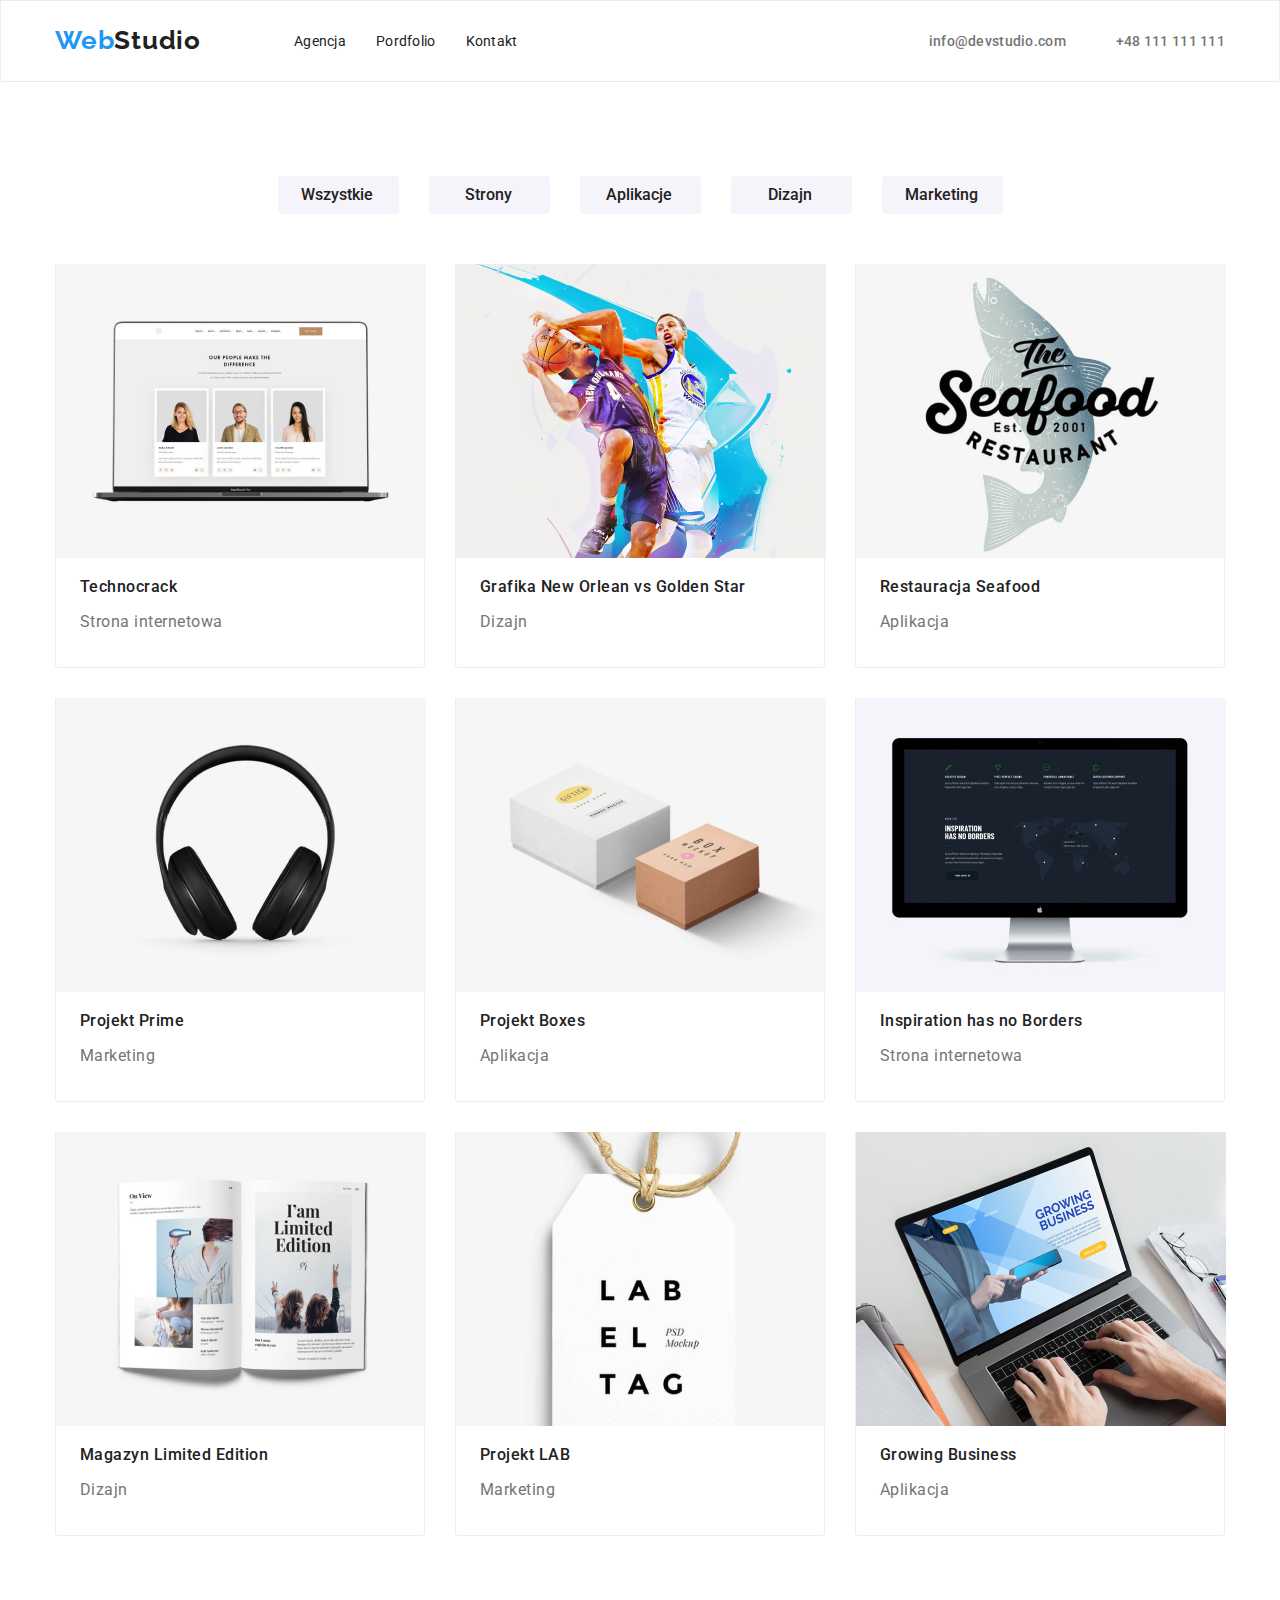
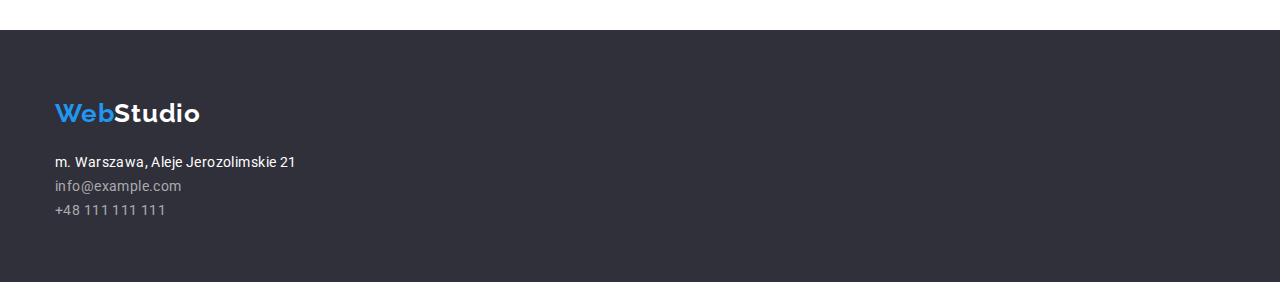
==== portfolio.html @ adfead34 "Kopiowanie plików z zadania nr 3" ====
<!DOCTYPE html>
<html lang="pl">
  <head>
    <meta charset="UTF-8" />
    <meta http-equiv="X-UA-Compatible" content="IE=edge" />
    <meta name="viewport" content="width=device-width, initial-scale=1.0" />
    <title>Portfolio</title>
    <!--Google font-->
    <link rel="preconnect" href="https://fonts.googleapis.com" />
    <link rel="preconnect" href="https://fonts.gstatic.com" crossorigin />
    <link
      href="https://fonts.googleapis.com/css2?family=Raleway:wght@700&family=Roboto:wght@400;500;700;900&display=swap"
      rel="stylesheet"
    />
    <!--End Google font-->
    <!--Modern-normal-->
    <link rel="stylesheet" href="/css/modern-normalize.css" />

    <link rel="stylesheet" href="css/style.css" />
  </head>
  <body>
    <header>
      <!--Logo-->
      <div class="container menu-box">
        <div class="first-menu-box">
          <h2 class="logo"><span class="first-part-logo">Web</span>Studio</h2>
          <nav>
            <ul class="list">
              <li><a class="menu-nav" href="index.html">Agencja</a></li>
              <li><a class="menu-nav" href="portfolio.html">Pordfolio</a></li>
              <li><a class="menu-nav" href="/contact">Kontakt</a></li>
            </ul>
          </nav>
        </div>
        <div class="second-menu-box">
          <a class="menu-mail" href="mailto:info@devstudio.com"
            >info@devstudio.com</a
          >
          <a class="menu-phone" href="tel:+48111111111">+48 111 111 111</a>
        </div>
      </div>
    </header>
    <main>
      <section class="filter">
        <ul class="list container">
          <!--HERO-->
          <li>
            <button class="filter-bg" type="button">Wszystkie</button>
          </li>
          <li>
            <button class="filter-bg" type="button">Strony</button>
          </li>
          <li><button class="filter-bg" type="button">Aplikacje</button></li>
          <li><button class="filter-bg" type="button">Dizajn</button></li>
          <li><button class="filter-bg" type="button">Marketing</button></li>
        </ul>
      </section>
      <section class="portfolio">
        <!--Portfolio-->
        <ul class="list container portfolio-box">
          <li class="portfolio-card">
            <img
              src="images/technocrack.jpg"
              alt="Strona internetowa z twarzami ludzi"
              width="370"
              height="294"
            />
            <h3 class="portfolio-name">Technocrack</h3>
            <p class="portfolio-job">Strona internetowa</p>
          </li>
          <li class="portfolio-card">
            <img
              src="images/grafika-new-orlean-vs-golden-star.jpg"
              alt="Dwóch graczy w kosza z błękitną smugą w tle"
              width="370"
              height="294"
            />
            <h3 class="portfolio-name">Grafika New Orlean vs Golden Star</h3>
            <p class="portfolio-job">Dizajn</p>
          </li>
          <li class="portfolio-card">
            <img
              src="images/restauracja-seafood.jpg"
              alt="Logo firmy z rybą w tle"
              width="370"
              height="294"
            />
            <h3 class="portfolio-name">Restauracja Seafood</h3>
            <p class="portfolio-job">Aplikacja</p>
          </li>
          <li class="portfolio-card">
            <img
              src="images/projekt-prime.jpg"
              alt="Czarne słuchawki na białym tle"
              width="370"
              height="294"
            />
            <h3 class="portfolio-name">Projekt Prime</h3>
            <p class="portfolio-job">Marketing</p>
          </li>
          <li class="portfolio-card">
            <img
              src="images/projekt-boxes.jpg"
              alt="Dwa pudełka białe większe, brązowe mniejsze"
              width="370"
              height="294"
            />
            <h3 class="portfolio-name">Projekt Boxes</h3>
            <p class="portfolio-job">Aplikacja</p>
          </li>
          <li class="portfolio-card">
            <img
              src="images/inspiration-has-no-borders.jpg"
              alt="Strona internetowa w kolorze granatowym z mapą świata"
              width="370"
              height="294"
            />
            <h3 class="portfolio-name">Inspiration has no Borders</h3>
            <p class="portfolio-job">Strona internetowa</p>
          </li>
          <li class="portfolio-card">
            <img
              src="images/magazyn-limited-edition.jpg"
              alt="Magazyn z kolorowymi zdjęciami kobiety z suszarka, torebką i dwie kobiety z ręką w góże ze znakim solidarności"
              width="370"
              height="294"
            />
            <h3 class="portfolio-name">Magazyn Limited Edition</h3>
            <p class="portfolio-job">Dizajn</p>
          </li>
          <li class="portfolio-card">
            <img
              src="images/projekt-lab.jpg"
              alt="Zawiszka na sznurku"
              width="370"
              height="294"
            />
            <h3 class="portfolio-name">Projekt LAB</h3>
            <p class="portfolio-job">Marketing</p>
          </li>
          <li class="portfolio-card">
            <img
              src="images/growing-business.jpg"
              alt="Lapropo z otwarą stroną biznesową internetową"
              width="370"
              height="294"
            />
            <h3 class="portfolio-name">Growing Business</h3>
            <p class="portfolio-job">Aplikacja</p>
          </li>
        </ul>
      </section>
    </main>
    <footer>
      <div class="contact">
        <div class="container">
          <div class="contact-box">
            <h2 class="logo">
              <span class="first-part-logo">Web</span
              ><spon class="secend-part-logo">Studio</spon>
            </h2>
          </div>
          <address>
            <ul class="contact-list">
              <li>
                <a
                  class="contact-data"
                  href="https://goo.gl/maps/quSYSpreMcUmD9Dv7"
                  target="_blank"
                  >m. Warszawa, Aleje Jerozolimskie 21
                </a>
              </li>
              <li>
                <a class="contact-mail" href="mailito:info@example.com"
                  >info@example.com</a
                >
              </li>
              <li>
                <a class="contact-phone" href="tel:+48111111111"
                  >+48 111 111 111</a
                >
              </li>
            </ul>
          </address>
        </div>
      </div>
    </footer>
  </body>
</html>
---- css/style.css ----
:root {
  --brand-color: #2196f3;
  --text-color: #212121;
  --bg-color: #2f303a;
  --p-color: #757575;
  --white-color: #ffffff;
}

body {
  font-family: "Roboto", sans-serif;
  color: var(--text-color);
  background-color: var(--white-color);
  margin: 0;
}

header {
  border: 1px solid #ececec;
}

.list {
  list-style-type: none;
  display: flex;
  margin: 0;
  padding: 0;
  gap: 30px;
}
.container {
  max-width: 1200px;
  margin: 0 auto;
  padding: 0 15px;
}

.menu-box {
  display: flex;
  align-items: center;
  flex-direction: row;
  flex-wrap: wrap;
  height: 80px;
  font-size: 14px;
  line-height: 16px;
  letter-spacing: 0.02em;
  justify-content: space-between;
}
.first-menu-box {
  display: flex;
  align-items: center;
  justify-content: space-between;
}

.second-menu-box {
  display: flex;
  justify-content: space-between;
}

.logo {
  font-family: "Raleway", sans-serif;
  font-weight: 700;
  font-size: 26px;
  line-height: 1.2;
  letter-spacing: 0.03em;
  margin-right: 93px;
}
.first-part-logo {
  color: var(--brand-color);
}
.secend-part-logo {
  color: var(--white-color);
}
.menu {
  font-weight: 500;
  font-size: 14px;
  line-height: 1.14;
  letter-spacing: 0.02em;
  background-color: var(--white-color);
}

.menu.menu-nav {
  text-transform: uppercase;
}
.menu-nav {
  text-decoration: none;
  cursor: pointer;
  color: var(--text-color);
}

.menu-nav:hover {
  color: var(--brand-color);
}
.menu-mail {
  font-weight: 500;
  text-decoration: none;
  cursor: pointer;
  color: var(--p-color);
  margin-right: 50px;
}
.menu-mail:hover {
  color: var(--brand-color);
}
.menu-phone {
  text-decoration: none;
  font-weight: 500;
  cursor: pointer;
  color: var(--p-color);
}
.menu-phone:hover {
  color: var(--brand-color);
}
.primary {
  background-color: var(--bg-color);
  text-align: center;
  padding-top: 200px;
  padding-bottom: 280px;
  border: 1px solid transparent;
}
.primary-title {
  max-width: 696px;
  font-weight: 900;
  font-size: 44px;
  line-height: 1.36;
  text-transform: uppercase;
  color: var(--white-color);
  margin: auto;
  letter-spacing: 0.06em;
  text-align: center;
}
.primary-bg {
  font-family: inherit;
  font-weight: 700;
  font-size: 16px;
  line-height: 1.88;
  letter-spacing: 0.06em;
  cursor: pointer;
  border-radius: 4px;
  border-style: none;
  background-color: #f5f4fa;
  padding: 10px 41px;
  margin-top: 30px;
}
.primary-bg:hover {
  background-color: var(--brand-color);
  color: var(--white-color);
  border-style: none;
  box-shadow: 0px 1px 3px rgba(0, 0, 0, 0.12), 0px 1px 1px rgba(0, 0, 0, 0.14),
    0px 2px 1px rgba(0, 0, 0, 0.2);
}

/*tekst*/
.feature-box {
  display: flex;
  gap: 30px;
  padding-top: 94px;
  padding-bottom: 94px;
}

.feature-title {
  font-weight: 700;
  font-size: 14px;
  line-height: 1.14;
  letter-spacing: 0.03em;
  text-transform: uppercase;
}
.feature-section {
  color: (--p-color);
  font-size: 14px;
  line-height: 1.71;
  letter-spacing: 0.03em;
}

/* oferta */
.tender {
  margin-top: 94px;
  margin-bottom: 94px;
}
.tender-title {
  font-weight: 700;
  font-size: 36px;
  line-height: 1.16;
  text-align: center;
  letter-spacing: 0.03em;
}

/*zespół*/
.team {
  background-color: #f5f4fa;
  text-align: center;
  padding-bottom: 94px;
}
.team-card {
  background-color: var(--white-color);
  box-shadow: 0px 1px 3px rgba(0, 0, 0, 0.12), 0px 1px 1px rgba(0, 0, 0, 0.14),
    0px 2px 1px rgba(0, 0, 0, 0.2);
  border-radius: 0px 0px 4px 4px;
}
.team-title {
  font-weight: 700;
  font-size: 36px;
  line-height: 1.16;
  text-align: center;
  letter-spacing: 0.03em;
  padding-top: 94px;
  padding-bottom: 50px;
  margin: 0;
}
.team-name,
.portfolio-name {
  font-weight: 500;
  font-size: 16px;
  line-height: 1.18;
  letter-spacing: 0.03em;
  color: var(--text-color);
  padding-left: 24px;
}
.team-job,
.portfolio-job {
  font-size: 16px;
  line-height: 1.18;
  letter-spacing: 0.03em;
  color: var(--p-color);
  padding-left: 24px;
}

/*stopka*/

.contact {
  background-color: var(--bg-color);
  height: 252px;
}

.contact-box {
  padding-top: 4%;
}

.contact-list {
  list-style-type: none;
  padding-left: 0;
}
.contact-data {
  text-decoration: none;
  color: var(--white-color);
  font-style: normal;
  font-size: 14px;
  line-height: 1.71;
  letter-spacing: 0.03em;
  padding-top: 20px;
}
.contact-mail,
.contact-phone {
  font-style: normal;
  font-size: 14px;
  line-height: 1.71;
  letter-spacing: 0.03em;
  color: rgba(255, 255, 255, 0.6);
  text-decoration: none;
}

/*portfolio*/

.filter {
  display: flex;
  border-radius: 4px;
  text-align: center;
  letter-spacing: 0.03em;
  padding-top: 94px;
  padding-bottom: 50px;
}
.filter-bg {
  font-family: inherit;
  font-weight: 500;
  font-size: 16px;
  line-height: 1.62;
  color: var(--text-color);
  background-color: #f5f4fa;
  border-radius: 4px;
  cursor: pointer;
  border-style: none;
  width: 121px;
  height: 38px;
  padding-right: 8px;
}
.filter-bg:hover {
  background-color: var(--brand-color);
  color: var(--white-color);
  border-style: none;
  box-shadow: 0px 1px 3px rgba(0, 0, 0, 0.12), 0px 1px 1px rgba(0, 0, 0, 0.14),
    0px 2px 1px rgba(0, 0, 0, 0.2);
}

.portfolio {
  background-color: var(--white-color);
}
.portfolio-box {
  display: flex;
  flex-wrap: wrap;
  padding-bottom: 94px;
  gap: 30px;
}
.portfolio-card {
  background-color: var(--white-color);
  border-radius: 0px 0px 4px 4px;
  border-bottom: 1px solid #eeeeee;
  border-left: 1px solid #eeeeee;
  border-right: 1px solid #eeeeee;
  width: 370px;
  height: 404px;
}
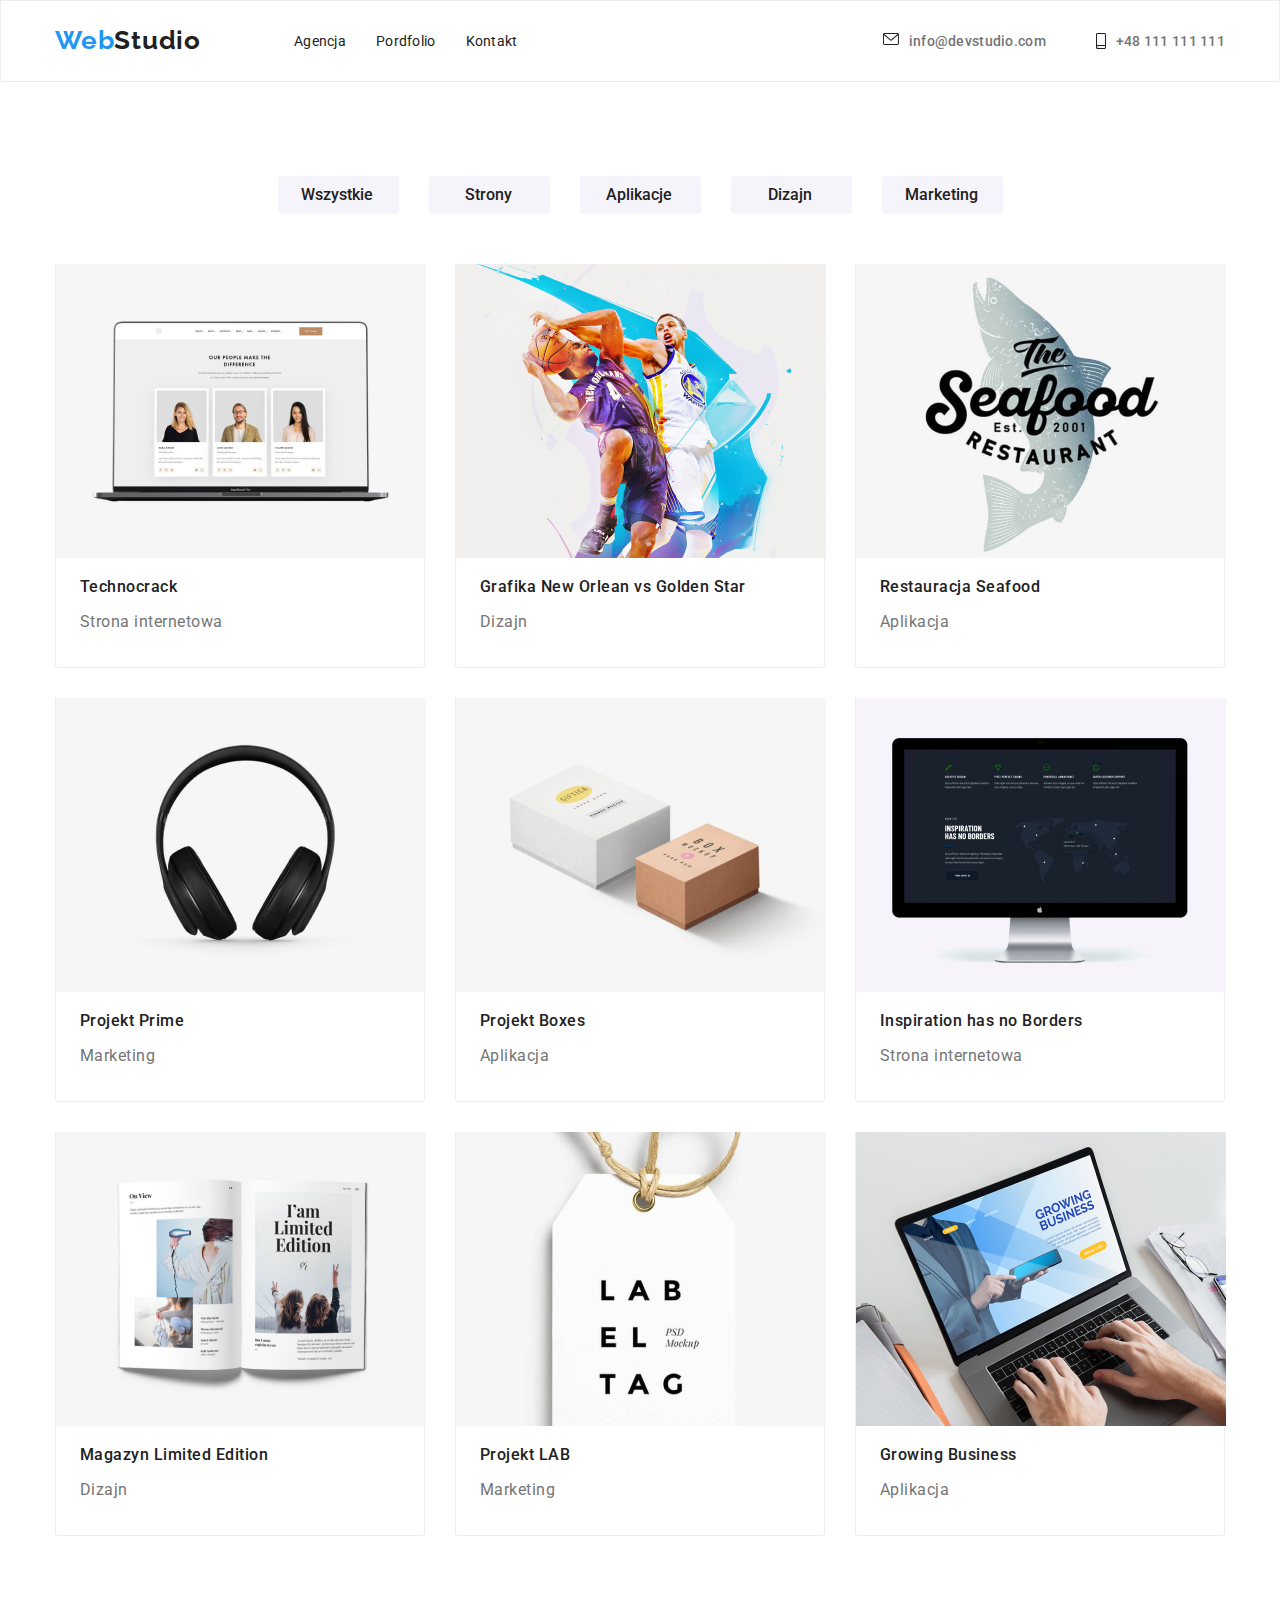
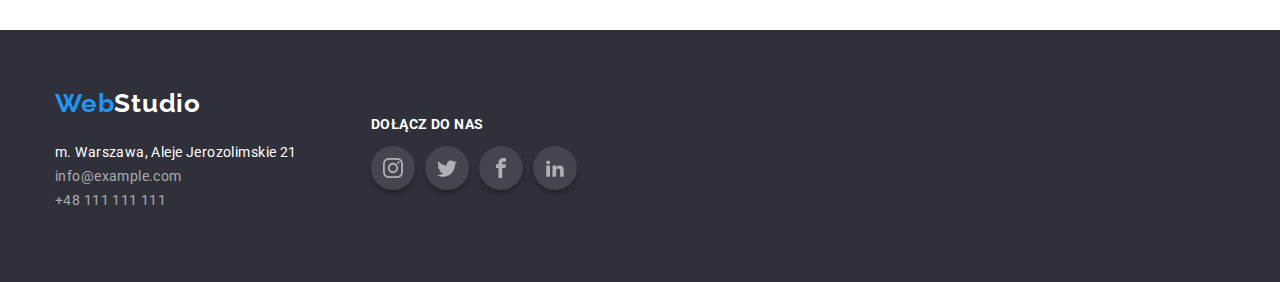
==== commit ee41f923: "Zgodnie z kryterium" ====
--- a/portfolio.html
+++ b/portfolio.html
@@ -33,9 +33,15 @@
           </nav>
         </div>
         <div class="second-menu-box">
+          <svg class="icon" width="16" height="12">
+            <use href="images/icons.svg#icon-envelope"></use>
+          </svg>
           <a class="menu-mail" href="mailto:info@devstudio.com"
             >info@devstudio.com</a
           >
+          <svg class="icon" width="10" height="16">
+            <use href="images/icons.svg#icon-smartphone"></use>
+          </svg>
           <a class="menu-phone" href="tel:+48111111111">+48 111 111 111</a>
         </div>
       </div>
@@ -154,34 +160,61 @@
     <footer>
       <div class="contact">
         <div class="container">
-          <div class="contact-box">
-            <h2 class="logo">
-              <span class="first-part-logo">Web</span
-              ><spon class="secend-part-logo">Studio</spon>
-            </h2>
+          <div class="column1of2">
+            <div class="contact-box">
+              <h2 class="logo">
+                <span class="first-part-logo">Web</span
+                ><spon class="secend-part-logo">Studio</spon>
+              </h2>
+            </div>
+            <address>
+              <ul class="contact-list">
+                <li>
+                  <a
+                    class="contact-data"
+                    href="https://goo.gl/maps/quSYSpreMcUmD9Dv7"
+                    target="_blank"
+                    >m. Warszawa, Aleje Jerozolimskie 21
+                  </a>
+                </li>
+                <li>
+                  <a class="contact-mail" href="mailito:info@example.com"
+                    >info@example.com</a
+                  >
+                </li>
+                <li>
+                  <a class="contact-phone" href="tel:+48111111111"
+                    >+48 111 111 111</a
+                  >
+                </li>
+              </ul>
+            </address>
           </div>
-          <address>
-            <ul class="contact-list">
-              <li>
-                <a
-                  class="contact-data"
-                  href="https://goo.gl/maps/quSYSpreMcUmD9Dv7"
-                  target="_blank"
-                  >m. Warszawa, Aleje Jerozolimskie 21
-                </a>
-              </li>
-              <li>
-                <a class="contact-mail" href="mailito:info@example.com"
-                  >info@example.com</a
-                >
-              </li>
-              <li>
-                <a class="contact-phone" href="tel:+48111111111"
-                  >+48 111 111 111</a
-                >
-              </li>
-            </ul>
-          </address>
+          <div class="column2of2">
+            <h3 class="social-text">Dołącz do nas</h3>
+            <div class="icon-box">
+              <div class="icon-social-box">
+                <svg class="icon-social" width="20" height="20">
+                  <use href="images/icons.svg#icon-instagram"></use>
+                </svg>
+              </div>
+              <div class="icon-social-box">
+                <svg class="icon-social" width="20" height="20">
+                  <use href="images/icons.svg#icon-twitter"></use>
+                </svg>
+              </div>
+              <div class="icon-social-box">
+                <svg class="icon-social" width="20" height="20">
+                  <use href="images/icons.svg#icon-facebook"></use>
+                </svg>
+              </div>
+              <div class="icon-social-box">
+                <svg class="icon-social" width="20" height="20">
+                  <use href="images/icons.svg#icon-linkedin"></use>
+                </svg>
+              </div>
+            </div>
+          </div>
         </div>
       </div>
     </footer>
--- a/css/style.css
+++ b/css/style.css
@@ -30,6 +30,17 @@
   padding: 0 15px;
 }
 
+/* menu */
+.icon {
+  fill: currentColor;
+  margin-right: 10px;
+}
+
+.icon:hover,
+.icon:focus .icon:active {
+  fill: var(--brand-color);
+}
+
 .menu-box {
   display: flex;
   align-items: center;
@@ -111,6 +122,12 @@
   padding-top: 200px;
   padding-bottom: 280px;
   border: 1px solid transparent;
+  background-image: url(../images/header-img.jpg),
+    linear-gradient(90deg, rgba(47, 48, 58, 0.4) 0%, rgba(47, 48, 58, 0.4) 0%);
+  background-size: cover;
+  background-repeat: no-repeat;
+  background-position: 50% 50%;
+  filter: drop-shadow(0px 4px 4px rgba(0, 0, 0, 0.25));
 }
 .primary-title {
   max-width: 696px;
@@ -165,6 +182,14 @@
   line-height: 1.71;
   letter-spacing: 0.03em;
 }
+.icon-advantages {
+  background: #f5f4fa;
+  width: 270px;
+  height: 120px;
+  padding: 25px 100px;
+  border-radius: 4px;
+  cursor: pointer;
+}
 
 /* oferta */
 .tender {
@@ -186,6 +211,7 @@
   padding-bottom: 94px;
 }
 .team-card {
+  width: 270px;
   background-color: var(--white-color);
   box-shadow: 0px 1px 3px rgba(0, 0, 0, 0.12), 0px 1px 1px rgba(0, 0, 0, 0.14),
     0px 2px 1px rgba(0, 0, 0, 0.2);
@@ -218,6 +244,57 @@
   color: var(--p-color);
   padding-left: 24px;
 }
+.social-box {
+  display: flex;
+  justify-content: space-around;
+  margin-top: 16px;
+  margin-bottom: 18px;
+  margin-right: 32px;
+  margin-left: 32px;
+}
+
+.social-icon-box {
+  width: 44px;
+  height: 44px;
+  padding: 12px;
+  margin-right: 10px;
+  border-radius: 50%;
+}
+
+.icon-social {
+  fill: #afb1b8;
+}
+
+.icon-social:hover,
+.icon-social:focus,
+.icon-social:active {
+  cursor: pointer;
+  fill: var(--white-color);
+}
+.social-icon-box:hover,
+.social-icon-box:focus .social-icon-box:active {
+  cursor: pointer;
+  background-color: var(--brand-color);
+}
+
+/* klienci */
+.client-box {
+  display: flex;
+  justify-content: space-between;
+  margin-bottom: 94px;
+}
+.icon-client {
+  fill: #afb1b8;
+  outline: 2px solid #afb1b8;
+  width: 170px;
+  height: 92px;
+  border-radius: 4px;
+  cursor: pointer;
+}
+.icon-client:hover {
+  fill: var(--brand-color);
+  outline: 2px solid var(--brand-color);
+}
 
 /*stopka*/
 
@@ -227,7 +304,7 @@
 }
 
 .contact-box {
-  padding-top: 4%;
+  padding-top: 15%;
 }
 
 .contact-list {
@@ -251,6 +328,59 @@
   letter-spacing: 0.03em;
   color: rgba(255, 255, 255, 0.6);
   text-decoration: none;
+}
+
+.social-text {
+  font-family: "Roboto";
+  font-style: normal;
+  font-weight: 700;
+  font-size: 14px;
+  line-height: 16px;
+  letter-spacing: 0.03em;
+  text-transform: uppercase;
+  color: #ffffff;
+}
+.column1of2 {
+  float: left;
+  width: 246px;
+  margin-right: 70px;
+}
+.column2of2 {
+  float: left;
+  width: 206px;
+  margin-top: 72px;
+}
+
+.icon-box {
+  display: flex;
+  justify-content: space-around;
+}
+
+.icon-social-box {
+  width: 44px;
+  height: 44px;
+  padding: 12px;
+  margin-right: 10px;
+  border-radius: 50%;
+  background-color: rgba(255, 255, 255, 0.1);
+  box-shadow: 0px 4px 4px rgba(0, 0, 0, 0.25);
+}
+
+.icon-social {
+  fill: #afb1b8;
+}
+
+.icon-social:hover,
+.icon-social:focus,
+.icon-social:active {
+  cursor: pointer;
+  fill: var(--white-color);
+}
+.icon-social-box:hover,
+.icon-social-box:focus,
+.icon-social-box:active {
+  cursor: pointer;
+  background-color: var(--brand-color);
 }
 
 /*portfolio*/
@@ -277,7 +407,8 @@
   height: 38px;
   padding-right: 8px;
 }
-.filter-bg:hover {
+.filter-bg:hover,
+.filter-bg:focus {
   background-color: var(--brand-color);
   color: var(--white-color);
   border-style: none;
@@ -303,3 +434,8 @@
   width: 370px;
   height: 404px;
 }
+.portfolio-card:hover {
+  box-shadow: 0px 1px 1px rgba(0, 0, 0, 0.12), 0px 4px 4px rgba(0, 0, 0, 0.06),
+    1px 4px 6px rgba(0, 0, 0, 0.16);
+  cursor: pointer;
+}
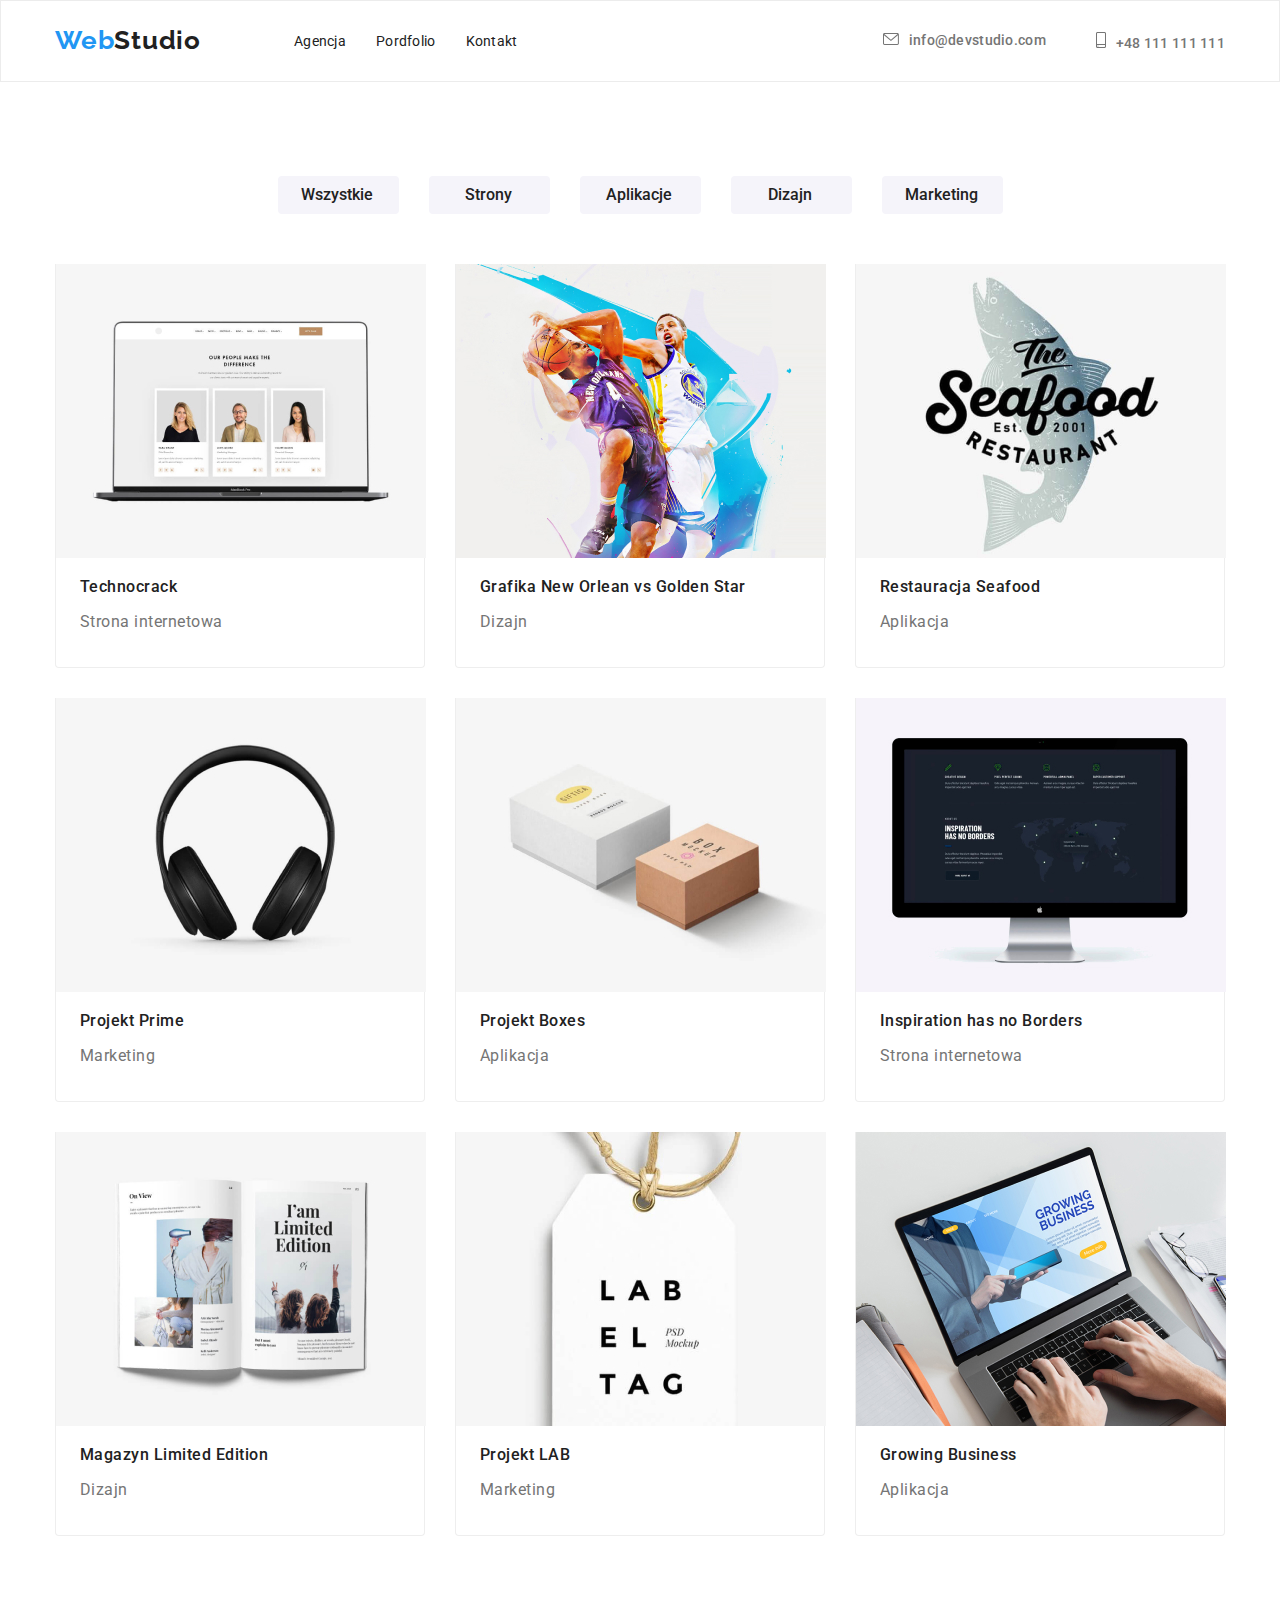
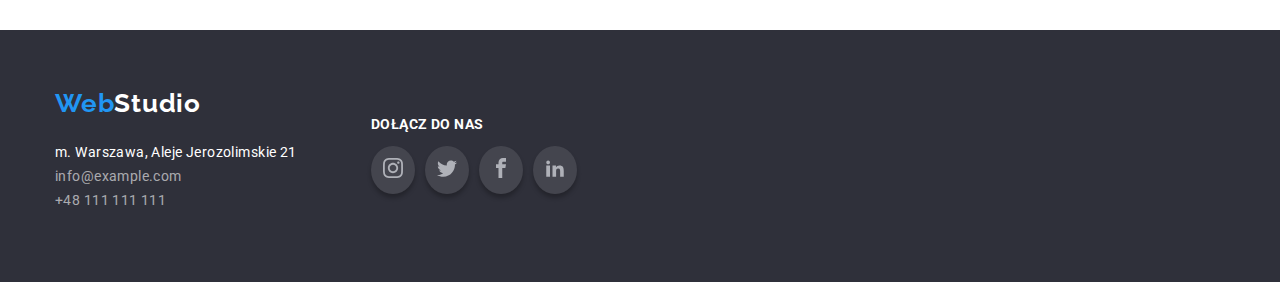
==== commit ab39a215: "protfolio zmiana" ====
--- a/portfolio.html
+++ b/portfolio.html
@@ -33,16 +33,16 @@
           </nav>
         </div>
         <div class="second-menu-box">
-          <svg class="icon" width="16" height="12">
-            <use href="images/icons.svg#icon-envelope"></use>
-          </svg>
           <a class="menu-mail" href="mailto:info@devstudio.com"
+            ><svg class="icon" width="16" height="12">
+              <use href="images/icons.svg#icon-envelope"></use></svg
             >info@devstudio.com</a
           >
-          <svg class="icon" width="10" height="16">
-            <use href="images/icons.svg#icon-smartphone"></use>
-          </svg>
-          <a class="menu-phone" href="tel:+48111111111">+48 111 111 111</a>
+          <a class="menu-phone" href="tel:+48111111111"
+            ><svg class="icon" width="10" height="16">
+              <use href="images/icons.svg#icon-smartphone"></use></svg
+            >+48 111 111 111</a
+          >
         </div>
       </div>
     </header>
--- a/css/style.css
+++ b/css/style.css
@@ -161,12 +161,13 @@
     0px 2px 1px rgba(0, 0, 0, 0.2);
 }
 
-/*tekst*/
+/*atuty*/
 .feature-box {
   display: flex;
   gap: 30px;
   padding-top: 94px;
   padding-bottom: 94px;
+  max-width: 1170px;
 }
 
 .feature-title {
@@ -184,8 +185,6 @@
 }
 .icon-advantages {
   background: #f5f4fa;
-  width: 270px;
-  height: 120px;
   padding: 25px 100px;
   border-radius: 4px;
   cursor: pointer;
@@ -254,11 +253,9 @@
 }
 
 .social-icon-box {
-  width: 44px;
-  height: 44px;
-  padding: 12px;
   margin-right: 10px;
   border-radius: 50%;
+  padding: 12px;
 }
 
 .icon-social {
@@ -297,16 +294,13 @@
 }
 
 /*stopka*/
-
 .contact {
   background-color: var(--bg-color);
   height: 252px;
 }
-
 .contact-box {
   padding-top: 15%;
 }
-
 .contact-list {
   list-style-type: none;
   padding-left: 0;
@@ -329,7 +323,6 @@
   color: rgba(255, 255, 255, 0.6);
   text-decoration: none;
 }
-
 .social-text {
   font-family: "Roboto";
   font-style: normal;
@@ -350,22 +343,17 @@
   width: 206px;
   margin-top: 72px;
 }
-
 .icon-box {
   display: flex;
-  justify-content: space-around;
-}
-
+}
 .icon-social-box {
-  width: 44px;
-  height: 44px;
-  padding: 12px;
   margin-right: 10px;
   border-radius: 50%;
+  padding: 12px;
   background-color: rgba(255, 255, 255, 0.1);
   box-shadow: 0px 4px 4px rgba(0, 0, 0, 0.25);
-}
-
+  background-position: absolute;
+}
 .icon-social {
   fill: #afb1b8;
 }
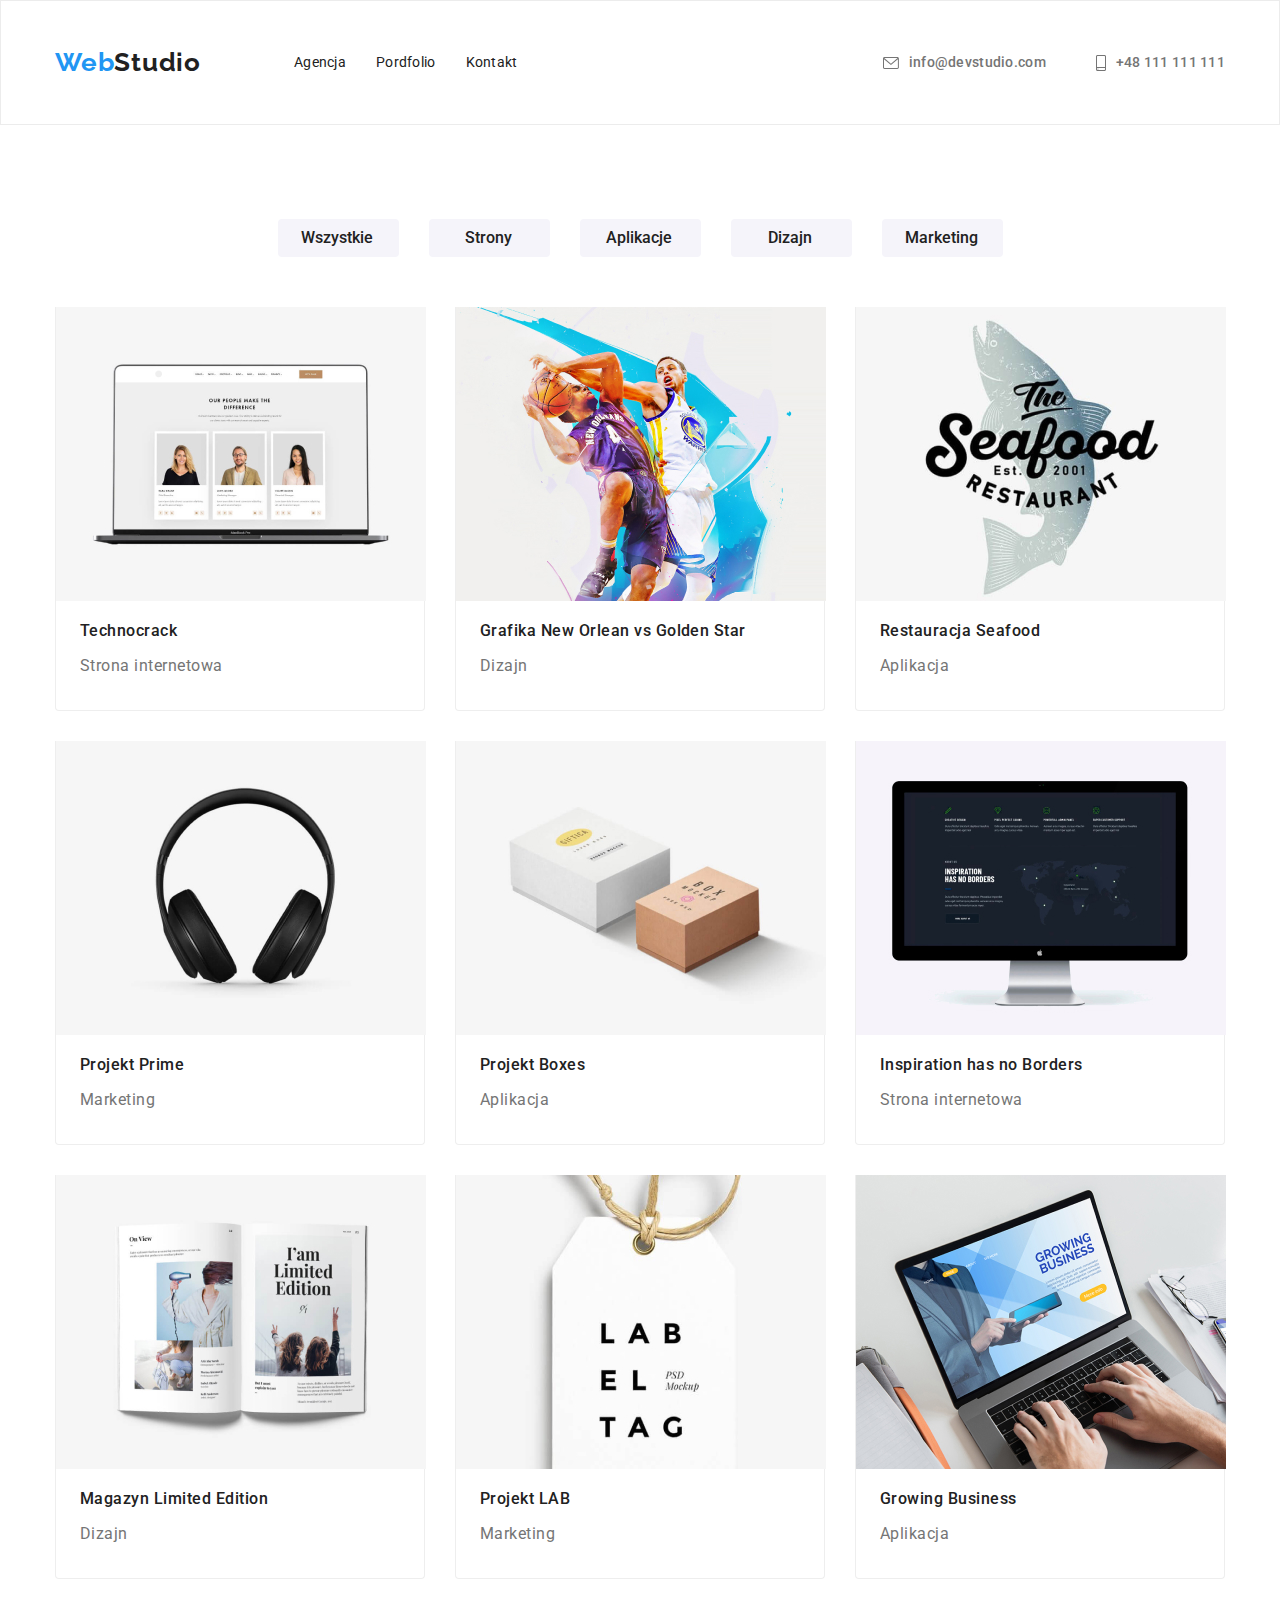
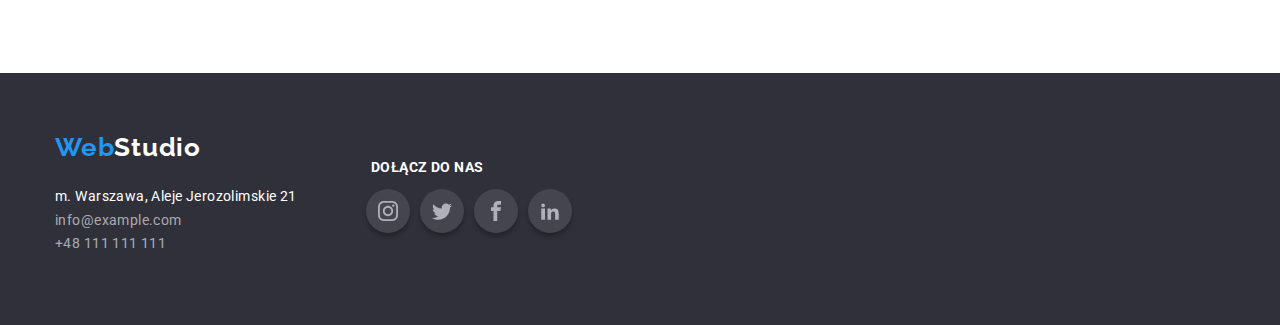
==== commit 3ce661a8: "Zmiany w portfolio" ====
--- a/portfolio.html
+++ b/portfolio.html
@@ -19,7 +19,7 @@
     <link rel="stylesheet" href="css/style.css" />
   </head>
   <body>
-    <header>
+    <header class="menu-logo">
       <!--Logo-->
       <div class="container menu-box">
         <div class="first-menu-box">
@@ -33,13 +33,13 @@
           </nav>
         </div>
         <div class="second-menu-box">
-          <a class="menu-mail" href="mailto:info@devstudio.com"
-            ><svg class="icon" width="16" height="12">
+          <a class="menu-mail" href="mailto:info@devstudio.com">
+            <svg class="icon" width="16" height="12">
               <use href="images/icons.svg#icon-envelope"></use></svg
             >info@devstudio.com</a
           >
-          <a class="menu-phone" href="tel:+48111111111"
-            ><svg class="icon" width="10" height="16">
+          <a class="menu-phone" href="tel:+48111111111">
+            <svg class="icon" width="10" height="16">
               <use href="images/icons.svg#icon-smartphone"></use></svg
             >+48 111 111 111</a
           >
@@ -193,26 +193,50 @@
           <div class="column2of2">
             <h3 class="social-text">Dołącz do nas</h3>
             <div class="icon-box">
-              <div class="icon-social-box">
-                <svg class="icon-social" width="20" height="20">
-                  <use href="images/icons.svg#icon-instagram"></use>
-                </svg>
-              </div>
-              <div class="icon-social-box">
-                <svg class="icon-social" width="20" height="20">
-                  <use href="images/icons.svg#icon-twitter"></use>
-                </svg>
-              </div>
-              <div class="icon-social-box">
-                <svg class="icon-social" width="20" height="20">
-                  <use href="images/icons.svg#icon-facebook"></use>
-                </svg>
-              </div>
-              <div class="icon-social-box">
-                <svg class="icon-social" width="20" height="20">
-                  <use href="images/icons.svg#icon-linkedin"></use>
-                </svg>
-              </div>
+              <a class="icon-social-box" href="/instagram">
+                <svg class="icon-social" width="44" height="44">
+                  <use
+                    width="20"
+                    height="20"
+                    x="12px"
+                    y="12px"
+                    href="images/icons.svg#icon-instagram"
+                  ></use>
+                </svg>
+              </a>
+              <a class="icon-social-box" href="/twitter">
+                <svg class="icon-social" width="44" height="44">
+                  <use
+                    width="20"
+                    height="20"
+                    x="12px"
+                    y="12px"
+                    href="images/icons.svg#icon-twitter"
+                  ></use>
+                </svg>
+              </a>
+              <a class="icon-social-box" href="/facebook">
+                <svg class="icon-social" width="44" height="44">
+                  <use
+                    width="20"
+                    height="20"
+                    x="12px"
+                    y="12px"
+                    href="images/icons.svg#icon-facebook"
+                  ></use>
+                </svg>
+              </a>
+              <a class="icon-social-box" href="/linkedin">
+                <svg class="icon-social" width="44" height="44">
+                  <use
+                    width="20"
+                    height="20"
+                    x="12px"
+                    y="12px"
+                    href="images/icons.svg#icon-linkedin"
+                  ></use>
+                </svg>
+              </a>
             </div>
           </div>
         </div>
--- a/css/style.css
+++ b/css/style.css
@@ -11,10 +11,13 @@
   color: var(--text-color);
   background-color: var(--white-color);
   margin: 0;
-}
-
-header {
+  padding: 0;
+}
+
+.menu-logo {
   border: 1px solid #ececec;
+  padding-top: 24px;
+  padding-bottom: 25px;
 }
 
 .list {
@@ -32,6 +35,7 @@
 
 /* menu */
 .icon {
+  vertical-align: middle;
   fill: currentColor;
   margin-right: 10px;
 }
@@ -46,7 +50,6 @@
   align-items: center;
   flex-direction: row;
   flex-wrap: wrap;
-  height: 80px;
   font-size: 14px;
   line-height: 16px;
   letter-spacing: 0.02em;
@@ -116,19 +119,19 @@
 .menu-phone:hover {
   color: var(--brand-color);
 }
+
 .primary {
   background-color: var(--bg-color);
-  text-align: center;
-  padding-top: 200px;
-  padding-bottom: 280px;
-  border: 1px solid transparent;
   background-image: url(../images/header-img.jpg),
     linear-gradient(90deg, rgba(47, 48, 58, 0.4) 0%, rgba(47, 48, 58, 0.4) 0%);
-  background-size: cover;
   background-repeat: no-repeat;
-  background-position: 50% 50%;
+  background-position: center;
   filter: drop-shadow(0px 4px 4px rgba(0, 0, 0, 0.25));
-}
+  text-align: center;
+  border: 1px solid transparent;
+  padding: 94px 0;
+}
+
 .primary-title {
   max-width: 696px;
   font-weight: 900;
@@ -136,7 +139,7 @@
   line-height: 1.36;
   text-transform: uppercase;
   color: var(--white-color);
-  margin: auto;
+  margin: 106px 252px 0;
   letter-spacing: 0.06em;
   text-align: center;
 }
@@ -152,6 +155,7 @@
   background-color: #f5f4fa;
   padding: 10px 41px;
   margin-top: 30px;
+  margin-bottom: 106px;
 }
 .primary-bg:hover {
   background-color: var(--brand-color);
@@ -165,8 +169,8 @@
 .feature-box {
   display: flex;
   gap: 30px;
-  padding-top: 94px;
-  padding-bottom: 94px;
+  margin-top: 94px;
+  margin-bottom: 94px;
   max-width: 1170px;
 }
 
@@ -185,9 +189,11 @@
 }
 .icon-advantages {
   background: #f5f4fa;
-  padding: 25px 100px;
-  border-radius: 4px;
-  cursor: pointer;
+  border-radius: 4px;
+}
+.icon-advantages-box {
+  max-width: 1170px;
+  gap: 30px;
 }
 
 /* oferta */
@@ -253,24 +259,20 @@
 }
 
 .social-icon-box {
-  margin-right: 10px;
-  border-radius: 50%;
-  padding: 12px;
+  width: 44px;
+  height: 44px;
 }
 
 .icon-social {
   fill: #afb1b8;
 }
 
-.icon-social:hover,
-.icon-social:focus,
-.icon-social:active {
+.social-icon-box:hover,
+.social-icon-box:focus,
+.social-icon-box:active {
   cursor: pointer;
   fill: var(--white-color);
-}
-.social-icon-box:hover,
-.social-icon-box:focus .social-icon-box:active {
-  cursor: pointer;
+  border-radius: 50%;
   background-color: var(--brand-color);
 }
 
@@ -282,15 +284,18 @@
 }
 .icon-client {
   fill: #afb1b8;
-  outline: 2px solid #afb1b8;
+  border: 1px solid #afb1b8;
+  border-radius: 4px;
   width: 170px;
   height: 92px;
-  border-radius: 4px;
-  cursor: pointer;
-}
-.icon-client:hover {
+}
+.icon-client:hover,
+.icon-client:focus,
+.icon-client:active {
   fill: var(--brand-color);
-  outline: 2px solid var(--brand-color);
+  border: 1px solid #2196f3;
+  border-radius: 4px;
+  cursor: pointer;
 }
 
 /*stopka*/
@@ -345,15 +350,18 @@
 }
 .icon-box {
   display: flex;
+  justify-content: center;
 }
 .icon-social-box {
+  width: 44px;
+  height: 44px;
   margin-right: 10px;
   border-radius: 50%;
-  padding: 12px;
   background-color: rgba(255, 255, 255, 0.1);
   box-shadow: 0px 4px 4px rgba(0, 0, 0, 0.25);
   background-position: absolute;
 }
+
 .icon-social {
   fill: #afb1b8;
 }
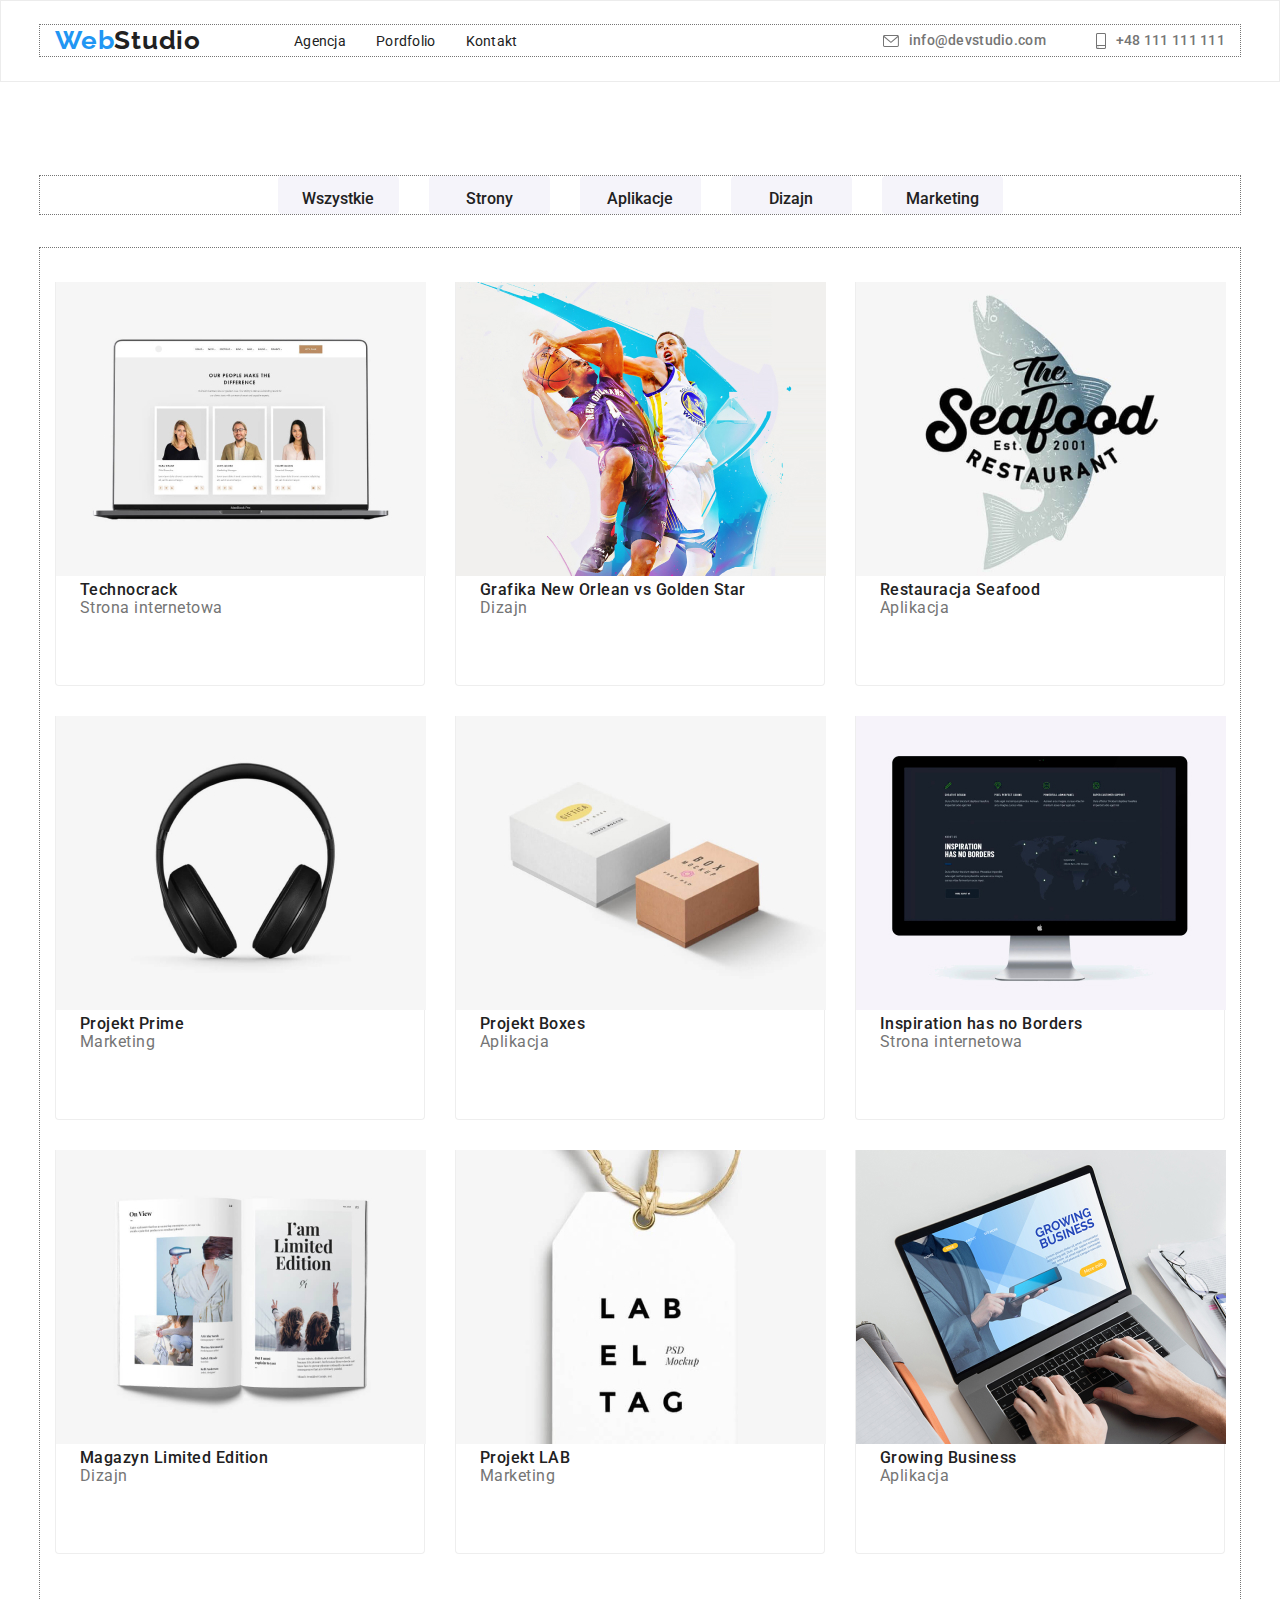
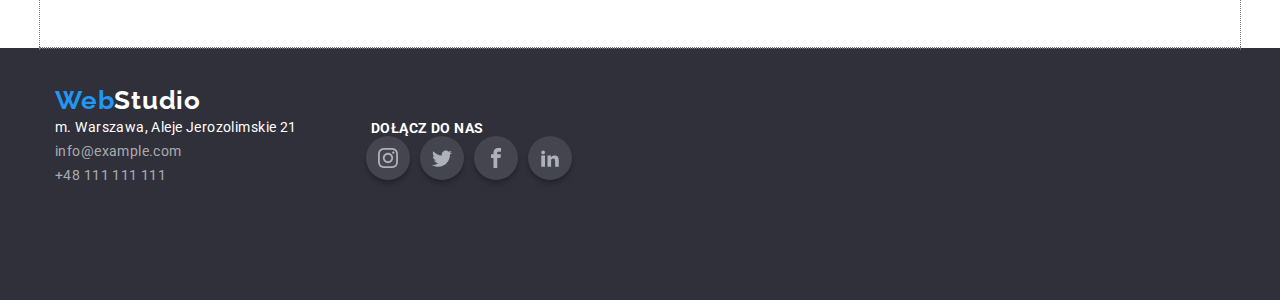
==== commit 71fd44d0: "zmiana w portfolio" ====
--- a/portfolio.html
+++ b/portfolio.html
@@ -47,8 +47,8 @@
       </div>
     </header>
     <main>
-      <section class="filter">
-        <ul class="list container">
+      <section class="container ">
+        <ul class="list filter ">
           <!--HERO-->
           <li>
             <button class="filter-bg" type="button">Wszystkie</button>
@@ -61,9 +61,9 @@
           <li><button class="filter-bg" type="button">Marketing</button></li>
         </ul>
       </section>
-      <section class="portfolio">
+      <section class="portfolio container">
         <!--Portfolio-->
-        <ul class="list container portfolio-box">
+        <ul class="list portfolio-box">
           <li class="portfolio-card">
             <img
               src="images/technocrack.jpg"
--- a/css/style.css
+++ b/css/style.css
@@ -1,3 +1,8 @@
+* {
+  padding: 0;
+  margin: 0;
+}
+
 :root {
   --brand-color: #2196f3;
   --text-color: #212121;
@@ -20,17 +25,23 @@
   padding-bottom: 25px;
 }
 
-.list {
-  list-style-type: none;
-  display: flex;
-  margin: 0;
-  padding: 0;
-  gap: 30px;
-}
 .container {
   max-width: 1200px;
   margin: 0 auto;
   padding: 0 15px;
+  outline: 1px dotted var(--p-color);
+}
+.list {
+  list-style-type: none;
+  display: flex;
+  margin: 0;
+  padding: 0;
+  gap: 30px;
+}
+
+.section {
+  margin-top: 94px;
+  margin-bottom: 94px;
 }
 
 /* menu */
@@ -166,20 +177,14 @@
 }
 
 /*atuty*/
-.feature-box {
-  display: flex;
-  gap: 30px;
-  margin-top: 94px;
-  margin-bottom: 94px;
-  max-width: 1170px;
-}
-
 .feature-title {
   font-weight: 700;
   font-size: 14px;
   line-height: 1.14;
   letter-spacing: 0.03em;
   text-transform: uppercase;
+  margin-bottom: 10px;
+  padding: 0;
 }
 .feature-section {
   color: (--p-color);
@@ -188,25 +193,19 @@
   letter-spacing: 0.03em;
 }
 .icon-advantages {
-  background: #f5f4fa;
-  border-radius: 4px;
-}
-.icon-advantages-box {
-  max-width: 1170px;
-  gap: 30px;
+  margin-bottom: 30px;
+  padding: 0;
 }
 
 /* oferta */
-.tender {
-  margin-top: 94px;
-  margin-bottom: 94px;
-}
+
 .tender-title {
   font-weight: 700;
   font-size: 36px;
   line-height: 1.16;
   text-align: center;
   letter-spacing: 0.03em;
+  margin-bottom: 50px;
 }
 
 /*zespół*/
@@ -383,11 +382,12 @@
 
 .filter {
   display: flex;
+  justify-content: center;
   border-radius: 4px;
   text-align: center;
   letter-spacing: 0.03em;
-  padding-top: 94px;
-  padding-bottom: 50px;
+  margin-bottom: 34px;
+  margin-top: 94px;
 }
 .filter-bg {
   font-family: inherit;
@@ -401,7 +401,7 @@
   border-style: none;
   width: 121px;
   height: 38px;
-  padding-right: 8px;
+  padding-top: 8px;
 }
 .filter-bg:hover,
 .filter-bg:focus {
@@ -413,13 +413,15 @@
 }
 
 .portfolio {
+  display: flex;
   background-color: var(--white-color);
+  justify-content: space-between;
 }
 .portfolio-box {
   display: flex;
   flex-wrap: wrap;
   padding-bottom: 94px;
-  gap: 30px;
+  margin-top: 34px;
 }
 .portfolio-card {
   background-color: var(--white-color);
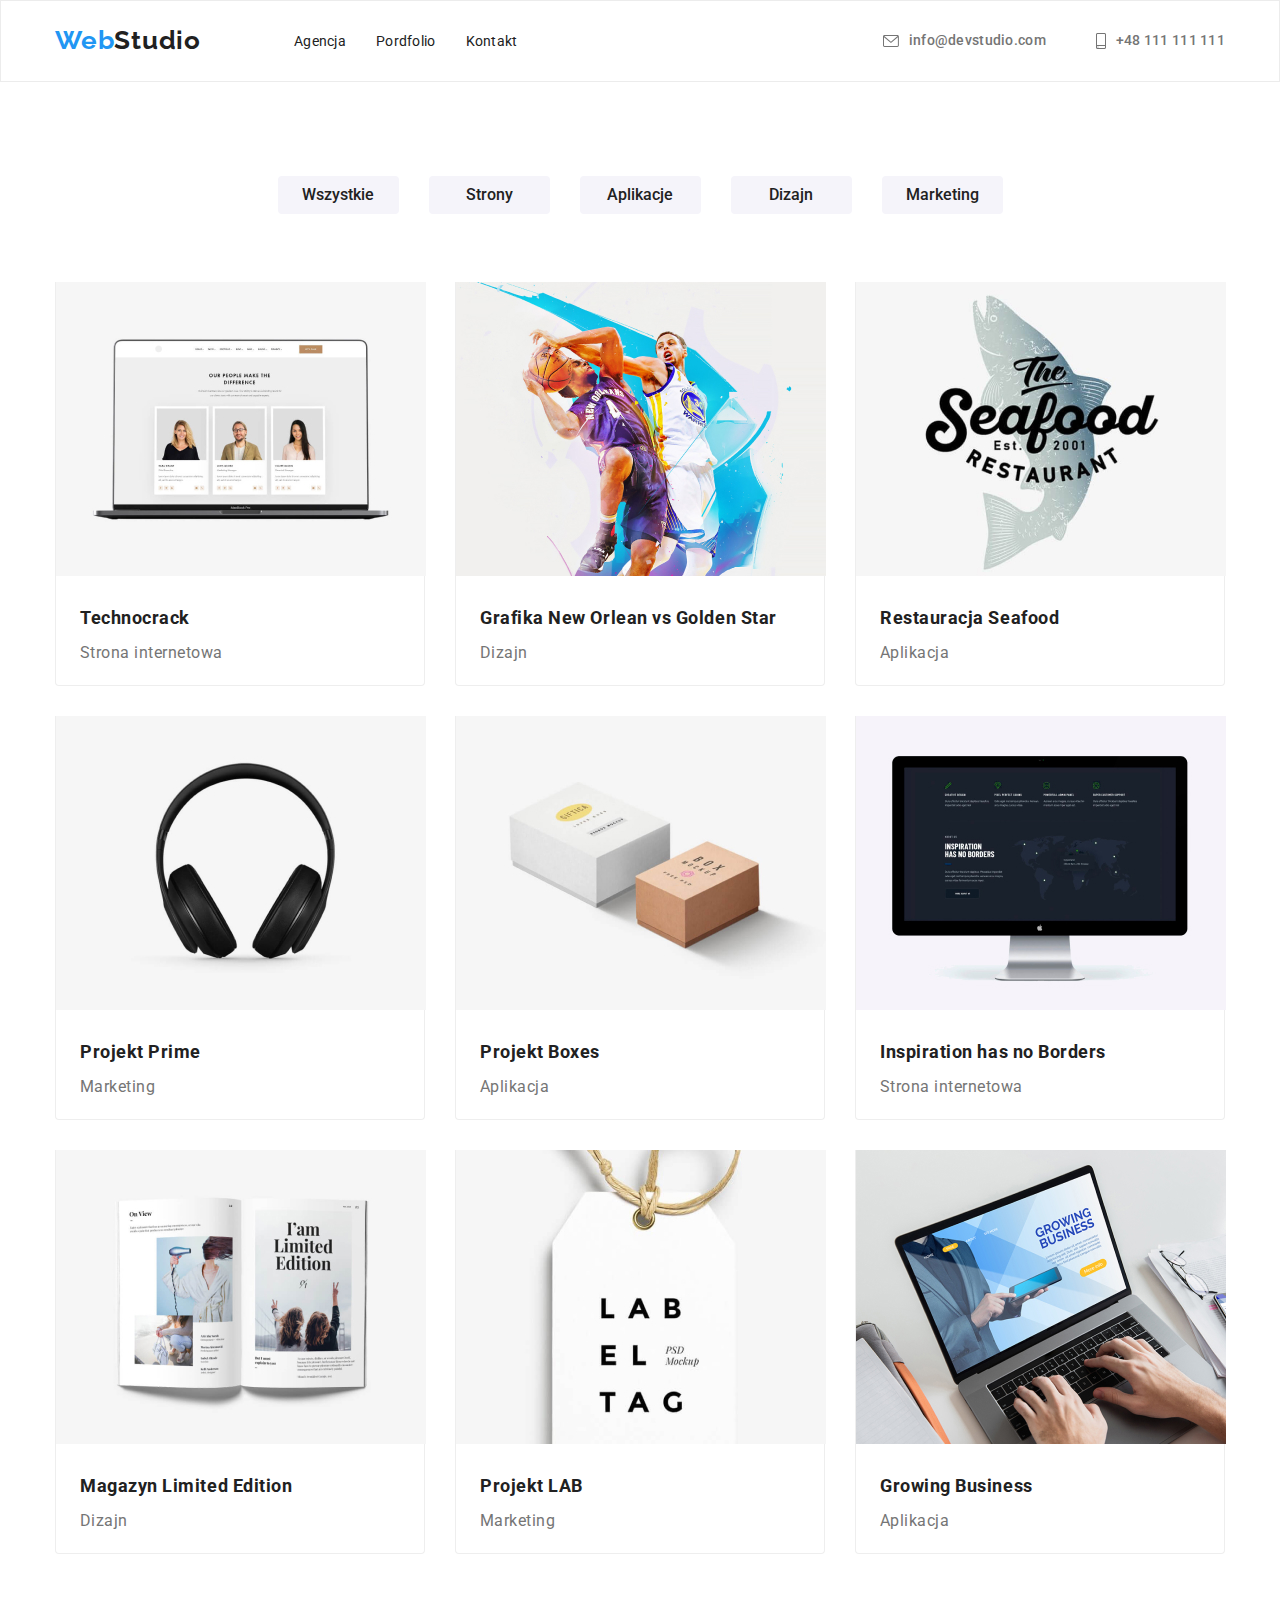
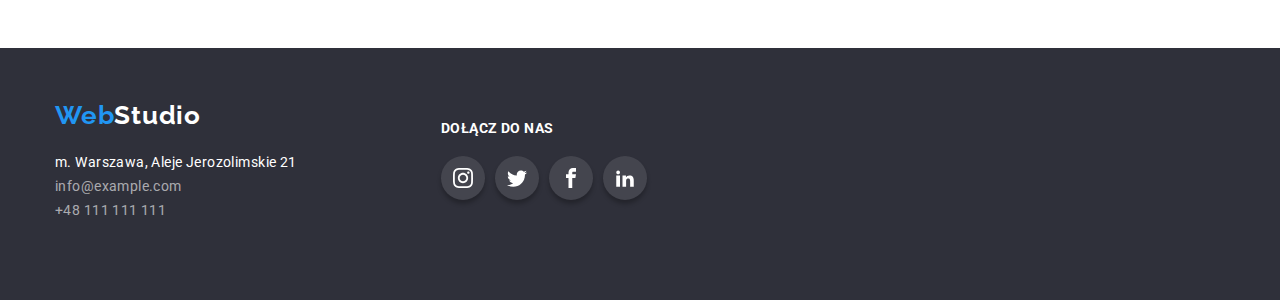
==== commit 1706e18e: "Zmaian icon-social" ====
--- a/portfolio.html
+++ b/portfolio.html
@@ -193,8 +193,8 @@
           <div class="column2of2">
             <h3 class="social-text">Dołącz do nas</h3>
             <div class="icon-box">
-              <a class="icon-social-box" href="/instagram">
-                <svg class="icon-social" width="44" height="44">
+              <a href="/instagram">
+                <svg class="icon-social-footer" width="44" height="44">
                   <use
                     width="20"
                     height="20"
@@ -204,8 +204,8 @@
                   ></use>
                 </svg>
               </a>
-              <a class="icon-social-box" href="/twitter">
-                <svg class="icon-social" width="44" height="44">
+              <a href="/twitter">
+                <svg class="icon-social-footer" width="44" height="44">
                   <use
                     width="20"
                     height="20"
@@ -215,8 +215,8 @@
                   ></use>
                 </svg>
               </a>
-              <a class="icon-social-box" href="/facebook">
-                <svg class="icon-social" width="44" height="44">
+              <a href="/facebook">
+                <svg class="icon-social-footer" width="44" height="44">
                   <use
                     width="20"
                     height="20"
@@ -226,8 +226,8 @@
                   ></use>
                 </svg>
               </a>
-              <a class="icon-social-box" href="/linkedin">
-                <svg class="icon-social" width="44" height="44">
+              <a href="/linkedin">
+                <svg class="icon-social-footer" width="44" height="44">
                   <use
                     width="20"
                     height="20"
--- a/css/style.css
+++ b/css/style.css
@@ -9,6 +9,9 @@
   --bg-color: #2f303a;
   --p-color: #757575;
   --white-color: #ffffff;
+  --icon-color: #afb1b8;
+  --backgrand-color: #f5f4fa;
+  --backgrand-icon: rgba(255, 255, 255, 0.1);
 }
 
 body {
@@ -29,7 +32,7 @@
   max-width: 1200px;
   margin: 0 auto;
   padding: 0 15px;
-  outline: 1px dotted var(--p-color);
+  /* outline: 1px dotted var(--p-color); */
 }
 .list {
   list-style-type: none;
@@ -163,7 +166,7 @@
   cursor: pointer;
   border-radius: 4px;
   border-style: none;
-  background-color: #f5f4fa;
+  background-color: var(--backgrand-color);
   padding: 10px 41px;
   margin-top: 30px;
   margin-bottom: 106px;
@@ -192,9 +195,11 @@
   line-height: 1.71;
   letter-spacing: 0.03em;
 }
-.icon-advantages {
+.icon-advantages-box {
+  padding: 25px 100px;
   margin-bottom: 30px;
-  padding: 0;
+  background-color: #f5f4fa;
+  border-radius: 4px;
 }
 
 /* oferta */
@@ -210,12 +215,11 @@
 
 /*zespół*/
 .team {
-  background-color: #f5f4fa;
+  background-color: var(--backgrand-color);
   text-align: center;
   padding-bottom: 94px;
 }
 .team-card {
-  width: 270px;
   background-color: var(--white-color);
   box-shadow: 0px 1px 3px rgba(0, 0, 0, 0.12), 0px 1px 1px rgba(0, 0, 0, 0.14),
     0px 2px 1px rgba(0, 0, 0, 0.2);
@@ -231,44 +235,38 @@
   padding-bottom: 50px;
   margin: 0;
 }
-.team-name,
-.portfolio-name {
+.team-name {
   font-weight: 500;
   font-size: 16px;
   line-height: 1.18;
   letter-spacing: 0.03em;
   color: var(--text-color);
-  padding-left: 24px;
-}
-.team-job,
-.portfolio-job {
+  justify-content: center;
+  margin-top: 30px;
+  margin-bottom: 10px;
+}
+.team-job {
+  font-weight: 400;
   font-size: 16px;
   line-height: 1.18;
   letter-spacing: 0.03em;
   color: var(--p-color);
-  padding-left: 24px;
+  justify-content: center;
+  margin-bottom: 16px;
 }
 .social-box {
   display: flex;
-  justify-content: space-around;
-  margin-top: 16px;
-  margin-bottom: 18px;
-  margin-right: 32px;
-  margin-left: 32px;
-}
-
-.social-icon-box {
-  width: 44px;
-  height: 44px;
+  margin: 16px 32px 18px 32px;
+  gap:10px;
 }
 
 .icon-social {
-  fill: #afb1b8;
-}
-
-.social-icon-box:hover,
-.social-icon-box:focus,
-.social-icon-box:active {
+  fill: var(--icon-color);
+}
+
+.icon-social:hover,
+.icon-social:focus,
+.icon-social:active {
   cursor: pointer;
   fill: var(--white-color);
   border-radius: 50%;
@@ -282,8 +280,8 @@
   margin-bottom: 94px;
 }
 .icon-client {
-  fill: #afb1b8;
-  border: 1px solid #afb1b8;
+  fill: var(--icon-color);
+  border: 1px solid var(--icon-color);
   border-radius: 4px;
   width: 170px;
   height: 92px;
@@ -292,7 +290,7 @@
 .icon-client:focus,
 .icon-client:active {
   fill: var(--brand-color);
-  border: 1px solid #2196f3;
+  border: 1px solid var(--brand-color);
   border-radius: 4px;
   cursor: pointer;
 }
@@ -308,6 +306,7 @@
 .contact-list {
   list-style-type: none;
   padding-left: 0;
+  margin-top: 20px;
 }
 .contact-data {
   text-decoration: none;
@@ -335,43 +334,40 @@
   line-height: 16px;
   letter-spacing: 0.03em;
   text-transform: uppercase;
-  color: #ffffff;
+  color: var(--white-color);
+  margin-bottom: 20px;
 }
 .column1of2 {
   float: left;
   width: 246px;
   margin-right: 70px;
+  margin-top: 15px;
 }
 .column2of2 {
   float: left;
-  width: 206px;
   margin-top: 72px;
-}
+  margin-left: 70px;
+}
+
 .icon-box {
   display: flex;
-  justify-content: center;
-}
-.icon-social-box {
-  width: 44px;
-  height: 44px;
-  margin-right: 10px;
+  gap:10px;
+}
+
+.icon-social-footer {
+  fill: var(--white-color);
   border-radius: 50%;
-  background-color: rgba(255, 255, 255, 0.1);
+  background-color: var(--backgrand-icon);
   box-shadow: 0px 4px 4px rgba(0, 0, 0, 0.25);
-  background-position: absolute;
-}
-
-.icon-social {
-  fill: #afb1b8;
-}
-
-.icon-social:hover,
-.icon-social:focus,
-.icon-social:active {
+}
+
+.icon-box:hover,
+.icon-box:focus,
+.icon-box:active {
   cursor: pointer;
   fill: var(--white-color);
 }
-.icon-social-box:hover,
+.icon-social-footer:hover,
 .icon-social-box:focus,
 .icon-social-box:active {
   cursor: pointer;
@@ -395,13 +391,13 @@
   font-size: 16px;
   line-height: 1.62;
   color: var(--text-color);
-  background-color: #f5f4fa;
+  background-color: var(--backgrand-color);
   border-radius: 4px;
   cursor: pointer;
   border-style: none;
   width: 121px;
   height: 38px;
-  padding-top: 8px;
+  padding: 6px 22px;
 }
 .filter-bg:hover,
 .filter-bg:focus {
@@ -437,3 +433,22 @@
     1px 4px 6px rgba(0, 0, 0, 0.16);
   cursor: pointer;
 }
+.portfolio-name {
+  margin-top: 20px;
+  margin-bottom: 4px;
+  font-weight: 700;
+  font-size: 18px;
+  line-height: 1.88;
+  letter-spacing: 0.03em;
+  color: var(--text-color);
+  padding-left: 24px;
+}
+.portfolio-job {
+  margin-bottom: 20px;
+  font-weight: 400;
+  font-size: 16px;
+  line-height: 1.88;
+  letter-spacing: 0.03em;
+  color: var(--p-color);
+  padding-left: 24px;
+}
